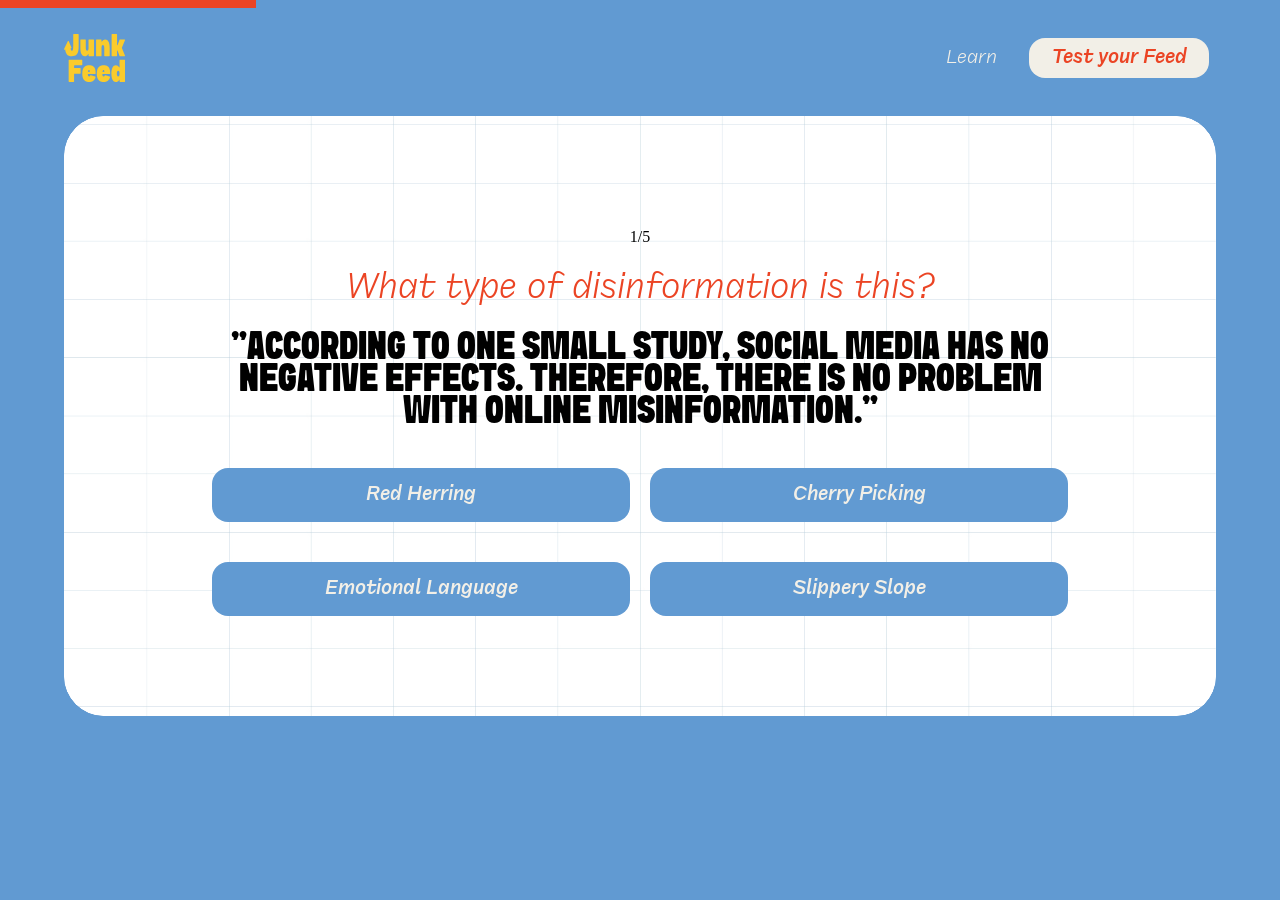
==== question1.html @ dbad97f8 "Add Junk Feed static website" ====
<!DOCTYPE html>
<html lang="en">
  <head>
    <meta charset="UTF-8" />
    <meta name="viewport" content="width=device-width, initial-scale=1.0" />
    <title>Junk Feed — Question 1</title>
    <link rel="stylesheet" href="css/fonts.css" />
    <link rel="stylesheet" href="css/styles.css" />
    <link rel="stylesheet" href="css/animations.css" />
  </head>
  <body class="page-quiz" data-question="1" data-next="question2.html">
    <div class="page page--padded">
      <div class="page__inner">
        <header class="site-header">
          <a href="index.html" class="site-header__logo" aria-label="Junk Feed home">
            <img src="images/logo_nav.svg" alt="Junk Feed" width="62" height="48" />
          </a>
          <button
            type="button"
            class="site-header__menu-toggle"
            aria-expanded="false"
            aria-controls="site-header-nav"
            aria-label="Open menu"
          >
            <span class="site-header__menu-bar" aria-hidden="true"></span>
            <span class="site-header__menu-bar" aria-hidden="true"></span>
            <span class="site-header__menu-bar" aria-hidden="true"></span>
          </button>
          <button
            type="button"
            class="site-header__backdrop"
            aria-label="Close menu"
            tabindex="-1"
            hidden
          ></button>
          <nav id="site-header-nav" class="site-header__nav" aria-label="Main navigation">
            <a href="index.html#techniques" class="site-header__link">Learn</a>
            <a href="quiz.html" class="btn btn--nav">Test your Feed</a>
          </nav>
        </header>
      </div>

      <div class="page__inner">
        <section class="quiz-screen" aria-label="Question 1">
          <div class="hero-block__bg" aria-hidden="true"></div>
          <img class="hero-block__grid" src="images/hero-grid.png" alt="" aria-hidden="true" />
          <div class="quiz-screen__inner">
            <div class="quiz-screen__body">
              <div class="quiz-screen__intro">
              <p class="quiz-progress">1/5</p>
              <p class="type-frequenz-quiz-prompt">What type of disinformation is this?</p>
              <div class="quiz-quote-wrap">
                <p class="quiz-quote type-sink-quiz-quote">“According to one small study, social media has no negative effects. Therefore, there is no problem with online misinformation.”</p>
              </div>
            </div>
            <div id="quiz-answers" class="quiz-answers">
              <div class="quiz-answers__col">
                <button type="button" class="quiz-answer-btn" data-label="Red Herring" data-correct="false">Red Herring</button>
                <button type="button" class="quiz-answer-btn" data-label="Emotional Language" data-correct="false">Emotional Language</button>
              </div>
              <div class="quiz-answers__col">
                <button type="button" class="quiz-answer-btn" data-label="Cherry Picking" data-correct="true">Cherry Picking</button>
                <button type="button" class="quiz-answer-btn" data-label="Slippery Slope" data-correct="false">Slippery Slope</button>
              </div>
            </div>
            </div>
            <button type="button" id="quiz-next" class="btn btn--cta quiz-next-btn" hidden>Next</button>
          </div>
        </section>
      </div>
    </div>
    <script src="js/nav.js" defer></script>
    <script src="js/motion.js" defer></script>
    <script src="js/quiz-storage.js"></script>
    <script src="js/quiz-question.js"></script>
  </body>
</html>
---- css/fonts.css ----
@font-face {
  font-family: "Sink";
  src: url("../fonts/Sink-Regular.otf") format("opentype");
  font-weight: 400;
  font-style: normal;
  font-display: swap;
}

@font-face {
  font-family: "Frequenz Trial";
  src: url("../fonts/FrequenzTrial-LightItalic.ttf") format("truetype");
  font-weight: 300;
  font-style: italic;
  font-display: swap;
}

@font-face {
  font-family: "Frequenz Trial";
  src: url("../fonts/FrequenzTrial-MediumItalic.ttf") format("truetype");
  font-weight: 500;
  font-style: italic;
  font-display: swap;
}

@font-face {
  font-family: "FreightMacro Pro";
  src: local("FreightMacro Pro Light"), local("Freight Macro Pro Light");
  font-weight: 300;
  font-style: normal;
  font-display: swap;
}
---- css/styles.css ----
/* Figma design tokens */
:root {
  --color-beige: #f2efe7;
  --color-orange: #eb4424;
  --color-blue: #619ad2;
  --color-yellow: #facb2c;
  --color-dark-blue: #1b4995;
  --color-faq-orange: #f0542e;
  --color-faq-border: #b6cbd9;
  --color-black: #000000;
  --color-white: #ffffff;

  --font-sink: "Sink", sans-serif;
  --font-frequenz: "Frequenz Trial", sans-serif;
  --font-freight: "FreightMacro Pro", "Freight Macro Pro", Georgia, serif;

  --max-width: 1440px;
  --content-width: 1312px;
  --radius-lg: 40px;
  --radius-md: 16px;
  --radius-pill: 50px;
  --radius-footer: 60px;
  --sticker-scale: 0.7;
  --hero-bottom-gap: 80px;
  --site-header-height: 116px;
  --color-quiz-selected: #d7e041;

  /* Figma technique-card stroke — 8px solid #eb4424 (main-page decorative line) */
  --brand-line-width: 8px;
  --brand-line-color: var(--color-orange);
}

*,
*::before,
*::after {
  box-sizing: border-box;
  margin: 0;
  padding: 0;
}

html {
  scroll-behavior: smooth;
}

body {
  font-family: var(--font-freight);
  font-weight: 300;
  font-size: 16px;
  line-height: normal;
  letter-spacing: 0;
  color: var(--color-black);
  background-color: var(--color-blue);
  min-height: 100vh;
  overflow-x: hidden;
}

img {
  max-width: 100%;
  height: auto;
  display: block;
}

a {
  text-decoration: none;
  color: inherit;
}

button {
  font-family: inherit;
  cursor: pointer;
  border: none;
  background: none;
}

/* Layout */
.page {
  display: flex;
  flex-direction: column;
  align-items: center;
  width: 100%;
  min-height: 100vh;
}

.page--padded {
  padding: 0 64px;
}

.page__inner {
  width: 100%;
  max-width: var(--max-width);
}

.section {
  width: 100%;
  max-width: var(--max-width);
}

/* Header — Figma nav bar 1312×116, py 28 */
.site-header {
  width: 100%;
  max-width: var(--content-width);
  height: 116px;
  display: flex;
  align-items: center;
  justify-content: space-between;
  padding: 28px 0;
}

.site-header__logo img {
  height: 48px;
  width: 62px;
  object-fit: contain;
}

.site-header__menu-toggle {
  display: none;
}

.site-header__menu-toggle:focus-visible {
  outline: 2px solid var(--color-beige);
  outline-offset: 4px;
  border-radius: 4px;
}

.site-header__menu-bar {
  display: block;
  width: 26px;
  height: 3px;
  border-radius: 2px;
  background-color: var(--color-beige);
  transition:
    transform 0.3s cubic-bezier(0.4, 0, 0.2, 1),
    opacity 0.2s ease;
}

.site-header__backdrop {
  display: none;
}

.site-header__nav {
  display: flex;
  align-items: center;
  gap: 32px;
  padding: 10px 7px;
}

.site-header__link {
  font-family: var(--font-frequenz);
  font-weight: 300;
  font-style: italic;
  font-size: 20px;
  line-height: normal;
  color: var(--color-beige);
}

.site-header__link[aria-current="page"] {
  font-weight: 500;
  text-decoration: underline;
  text-underline-offset: 4px;
}

/* Buttons — Frequenz Trial Medium Italic 20px */
.btn {
  display: inline-flex;
  align-items: center;
  justify-content: center;
  border-radius: var(--radius-md);
  font-family: var(--font-frequenz);
  font-weight: 500;
  font-style: italic;
  font-size: 20px;
  line-height: normal;
  white-space: nowrap;
  transition: opacity 0.15s, transform 0.15s;
}

.btn:hover {
  opacity: 0.92;
  transform: translateY(-1px);
}

.btn:focus-visible,
.scroll-btn:focus-visible,
.faq-item__trigger:focus-visible {
  outline: 2px solid var(--color-dark-blue);
  outline-offset: 3px;
}

.btn--nav {
  background-color: var(--color-beige);
  color: var(--color-orange);
  height: 40px;
  min-width: 180px;
  padding: 0 14px;
}

.btn--cta {
  background-color: var(--color-orange);
  color: var(--color-beige);
  height: 54px;
  min-width: 180px;
  padding: 0 14px;
}

/* Footer — Figma 360px, pt 64, px 60, pb 21, radius top 60; full viewport width */
.site-footer {
  background-color: var(--color-white);
  border-radius: var(--radius-footer) var(--radius-footer) 0 0;
  width: 100vw;
  max-width: none;
  margin-left: calc(50% - 50vw);
  margin-right: calc(50% - 50vw);
  min-height: 360px;
  padding: 64px max(60px, calc((100vw - var(--content-width)) / 2)) 21px;
  display: flex;
  flex-direction: column;
  justify-content: space-between;
  align-items: center;
}

.site-footer__top {
  display: flex;
  align-items: flex-start;
  justify-content: space-between;
  width: 100%;
  max-width: var(--content-width);
}

.site-footer__logo {
  width: 100%;
  max-width: var(--content-width);
}

.site-footer__nav {
  display: flex;
  align-items: center;
  gap: 32px;
  padding: 10px 7px;
}

.site-footer__link {
  font-family: var(--font-frequenz);
  font-weight: 300;
  font-style: italic;
  font-size: 20px;
  color: var(--color-orange);
}

.site-footer__socials {
  display: flex;
  gap: 16px;
}

.site-footer__social {
  width: 40px;
  height: 40px;
  border-radius: var(--radius-pill);
  display: flex;
  align-items: center;
  justify-content: center;
}

.site-footer__social--tiktok {
  background-color: var(--color-orange);
}

.site-footer__social--instagram {
  background-color: var(--color-yellow);
}

.site-footer__social img {
  width: 24px;
  height: 24px;
}

.site-footer__logo img {
  height: 63px;
  width: auto;
}

/* Sink display */
.type-sink-hero {
  font-family: var(--font-sink);
  font-weight: 400;
  font-size: 200px;
  line-height: 0.8;
  letter-spacing: 0;
  text-transform: uppercase;
}

.type-sink-title {
  font-family: var(--font-sink);
  font-weight: 400;
  font-size: 72px;
  line-height: 0.8;
  letter-spacing: 0;
  text-transform: uppercase;
}

.type-sink-quiz-quote {
  font-family: var(--font-sink);
  font-weight: 400;
  font-size: 40px;
  line-height: 0.8;
  letter-spacing: 0;
  text-transform: uppercase;
  text-align: center;
}

.type-frequenz-nav {
  font-family: var(--font-frequenz);
  font-weight: 300;
  font-style: italic;
  font-size: 20px;
  line-height: normal;
}

.type-frequenz-card {
  font-family: var(--font-frequenz);
  font-weight: 300;
  font-style: italic;
  font-size: 36px;
  line-height: 38px;
}

.technique-card--red .type-frequenz-card {
  color: var(--color-orange);
}

.technique-card--blue .type-frequenz-card {
  color: var(--color-blue);
}

.technique-card--yellow .type-frequenz-card {
  color: #d4a824;
}

.type-frequenz-quiz-prompt {
  font-family: var(--font-frequenz);
  font-weight: 300;
  font-style: italic;
  font-size: 36px;
  line-height: 38px;
  color: var(--color-orange);
  text-align: center;
}

.type-frequenz-results {
  font-family: var(--font-frequenz);
  font-weight: 300;
  font-style: italic;
  font-size: 36px;
  line-height: 38px;
  color: var(--color-orange);
  text-align: center;
}

.type-freight-body {
  font-family: var(--font-freight);
  font-weight: 300;
  font-size: 16px;
  line-height: normal;
}

/* Main hero — full viewport width; blue frame via body + bottom gap */
.hero-block-wrap {
  width: 100vw;
  max-width: none;
  margin-left: calc(50% - 50vw);
  margin-right: calc(50% - 50vw);
  padding-left: max(64px, calc((100vw - var(--content-width)) / 2));
  padding-right: max(64px, calc((100vw - var(--content-width)) / 2));
  padding-bottom: var(--hero-bottom-gap);
  box-sizing: border-box;
  min-height: calc(100svh - var(--site-header-height));
  display: flex;
  flex-direction: column;
  align-items: center;
  justify-content: center;
}

.hero-block {
  width: 100%;
  max-width: var(--content-width);
  flex: 1;
  min-height: calc(
    100svh - var(--site-header-height) - var(--hero-bottom-gap) - 60px
  );
  border-radius: var(--radius-lg);
  position: relative;
  overflow: visible;
  display: flex;
  align-items: center;
  justify-content: center;
}

.hero-block__title {
  position: relative;
  z-index: 1;
}

.hero-block__title-line {
  display: block;
}

.hero-block__title-line--indent {
  padding-left: 0.35em;
}

.hero-block__bg {
  position: absolute;
  inset: 0;
  background: var(--color-white);
  border-radius: var(--radius-lg);
}

.hero-block__grid {
  position: absolute;
  inset: 0;
  width: 100%;
  height: 100%;
  object-fit: cover;
  border-radius: var(--radius-lg);
}

.hero-block__content {
  position: relative;
  z-index: 1;
  width: 100%;
  max-width: 1207px;
  min-height: 452px;
  height: 100%;
  padding: 48px 52px;
  display: flex;
  flex-direction: column;
  justify-content: center;
  gap: 20px;
  overflow: visible;
}

.hero-block__row {
  display: flex;
  align-items: flex-end;
  justify-content: space-between;
  max-width: 1122px;
  gap: 24px;
}

.hero-block__tagline {
  max-width: 276px;
}

.hero-block__feed {
  width: 382px;
  text-align: right;
}

/* Figma node 201:3034 — top-right of hero content */
.hero-block__sticker {
  position: absolute;
  right: 0;
  top: 52px;
  width: calc(243px * var(--sticker-scale));
  height: calc(243px * var(--sticker-scale));
  z-index: 2;
  object-fit: contain;
}

/* Half on white card, half on blue — matches Figma hero */
.scroll-btn {
  position: absolute;
  left: 50%;
  bottom: 0;
  z-index: 10;
  width: 60px;
  height: 60px;
  background: var(--color-dark-blue);
  border-radius: 50%;
  display: flex;
  align-items: center;
  justify-content: center;
  transform: translate(-50%, 50%);
  transition: opacity 0.15s, transform 0.15s;
}

.scroll-btn:hover {
  opacity: 0.92;
  transform: translate(-50%, calc(50% + 2px));
}

/* Chevron points down in SVG (cream on dark blue) */
.scroll-btn img {
  width: 28px;
  height: 17px;
  display: block;
  flex-shrink: 0;
}

/* Techniques — full viewport width */
.techniques {
  background: var(--color-white);
  width: 100vw;
  max-width: none;
  margin-left: calc(50% - 50vw);
  margin-right: calc(50% - 50vw);
  padding: 80px max(64px, calc((100vw - var(--content-width)) / 2)) 40px;
  display: flex;
  flex-direction: column;
  align-items: center;
  gap: 80px;
  overflow: visible;
}

.techniques--learn {
  padding-top: 80px;
  padding-bottom: 40px;
}

/* Learn page — content moved to homepage */
.learn-intro {
  background: var(--color-white);
  width: 100vw;
  max-width: none;
  margin-left: calc(50% - 50vw);
  margin-right: calc(50% - 50vw);
  padding: 80px max(64px, calc((100vw - var(--content-width)) / 2)) 64px;
  display: flex;
  flex-direction: column;
  align-items: center;
  gap: 40px;
  text-align: center;
}

.learn-intro__title {
  color: var(--color-black);
  max-width: 900px;
}

.learn-intro__body {
  max-width: 560px;
  color: var(--color-black);
  display: flex;
  flex-direction: column;
  align-items: center;
  gap: 24px;
}

.learn-intro__body a:not(.btn) {
  color: var(--color-orange);
  text-decoration: underline;
  text-underline-offset: 4px;
}

.techniques__title {
  text-align: center;
  color: var(--color-black);
}

.techniques__grid {
  width: 100%;
  display: flex;
  flex-direction: column;
  align-items: center;
  gap: 24px;
}

.techniques__grid--learn {
  gap: 40px;
}

.techniques__row {
  display: flex;
  justify-content: space-between;
  align-items: center;
  gap: 16px;
  width: 100%;
  max-width: var(--content-width);
  position: relative;
  min-height: 363px;
  overflow: visible;
}

/* Homepage — Figma two rows (3 + 2), overlapping cards */
.techniques__grid--home {
  gap: 0;
  width: 100%;
  max-width: var(--content-width);
  display: flex;
  flex-direction: column;
}

.techniques__row--home-first {
  min-height: 360px;
  justify-content: center;
  align-items: center;
  margin-bottom: -96px;
  padding: 48px 24px 0;
}

.techniques__row--home-second {
  min-height: 260px;
  justify-content: center;
  align-items: center;
  max-width: 1320px;
  margin: 0 auto;
  padding: 0 64px 24px;
}

.technique-card--home {
  flex-shrink: 0;
  cursor: pointer;
  transform-origin: center center;
  --card-rotate: 0deg;
  rotate: var(--card-rotate);
}

/* Room for badges so they sit on edges, not over copy */
.technique-card--home-1 {
  padding: 28px 32px 24px;
  padding-top: 104px;
}

.technique-card--home-2 {
  padding: 32px 32px 112px;
}

.technique-card--home-3 {
  padding: 104px 56px 24px 32px;
}

.technique-card--home-4 {
  padding: 32px 32px 108px 40px;
}

.technique-card--home-5 {
  padding: 32px 128px 24px 32px;
}

.technique-card--home > .type-frequenz-card,
.technique-card--home > .type-freight-body {
  position: relative;
  z-index: 2;
}

.techniques__row--home-first .technique-card--home-1 {
  margin: 8px -48px 0 0;
  --card-rotate: -8deg;
  z-index: 3;
}

.techniques__row--home-first .technique-card--home-2 {
  margin: -12px -48px 0;
  --card-rotate: 3deg;
  z-index: 5;
}

.techniques__row--home-first .technique-card--home-3 {
  margin: 4px 0 0 -48px;
  --card-rotate: -5deg;
  z-index: 4;
}

.techniques__row--home-second .technique-card--home-4 {
  margin: -56px -40px 0 72px;
  --card-rotate: 4deg;
  z-index: 2;
}

.techniques__row--home-second .technique-card--home-5 {
  margin: -44px 0 0 -48px;
  --card-rotate: -6deg;
  z-index: 1;
}

/* Badges — on card edges, outside text padding */
.technique-badge {
  position: absolute;
  pointer-events: none;
  z-index: 1;
  object-fit: contain;
  transform-origin: center center;
}

.technique-badge--red-herring {
  --badge-rotate: 12deg;
  top: -88px;
  left: 50%;
  width: calc(247.807px * var(--sticker-scale));
  height: calc(238.568px * var(--sticker-scale));
  translate: -50% 0;
  rotate: var(--badge-rotate);
}

.technique-badge--emotional {
  --badge-rotate: -12deg;
  bottom: -78px;
  left: 50%;
  width: calc(215.843px * var(--sticker-scale));
  height: calc(218.141px * var(--sticker-scale));
  translate: -50% 0;
  rotate: var(--badge-rotate);
}

.technique-badge--cherry {
  --badge-rotate: 19deg;
  top: -82px;
  right: 8px;
  width: calc(301.245px * var(--sticker-scale));
  height: calc(223.254px * var(--sticker-scale));
  rotate: var(--badge-rotate);
}

.technique-badge--misrep {
  --badge-rotate: 13deg;
  bottom: -72px;
  left: 12px;
  width: calc(245.397px * var(--sticker-scale));
  height: calc(152.016px * var(--sticker-scale));
  rotate: var(--badge-rotate);
}

.technique-badge--slippery {
  --badge-rotate: 27deg;
  top: 50%;
  right: -80px;
  width: calc(170.078px * var(--sticker-scale));
  height: calc(193.152px * var(--sticker-scale));
  translate: 0 -50%;
  rotate: var(--badge-rotate);
}

.techniques__row--learn {
  min-height: 363px;
}

.techniques__row--second {
  justify-content: center;
  max-width: 1320px;
  min-height: 300px;
  gap: 16px;
}

.technique-card {
  position: relative;
  flex: 0 1 auto;
  min-height: 298px;
  border: var(--brand-line-width) solid;
  border-radius: var(--radius-lg);
  padding: 80px 32px 16px;
  display: flex;
  flex-direction: column;
  gap: 16px;
  background: var(--color-white);
  overflow: visible;
  z-index: 1;
}

.technique-card--w428 { width: 100%; max-width: 428px; }
.technique-card--w423 { width: 100%; max-width: 423px; }
.technique-card--w421 { width: 100%; max-width: 421px; }

.technique-card--red { border-color: var(--brand-line-color); }
.technique-card--blue { border-color: var(--color-blue); }
.technique-card--yellow { border-color: var(--color-yellow); }

.technique-card .type-freight-body {
  color: var(--color-black);
  line-height: 1.45;
}

/* Stickers — absolute positions from Figma Dev Mode (1312px row) */
.technique-sticker {
  position: absolute;
  pointer-events: none;
  z-index: 2;
  object-fit: contain;
  transform-origin: center center;
}

/* Main page — Frame 18:575 */
.technique-sticker--main-red {
  left: 180px;
  top: -61px;
  width: calc(247.807px * var(--sticker-scale));
  height: calc(238.568px * var(--sticker-scale));
  transform: rotate(12.02deg);
}

.technique-sticker--main-emotional {
  left: 631px;
  top: -42.69px;
  width: calc(215.843px * var(--sticker-scale));
  height: calc(218.141px * var(--sticker-scale));
  transform: rotate(-12.22deg);
}

.technique-sticker--main-cherry {
  left: 1051px;
  top: -66px;
  width: calc(301.245px * var(--sticker-scale));
  height: calc(223.254px * var(--sticker-scale));
  transform: rotate(19.36deg);
}

.technique-sticker--main-misrep {
  left: 190.09px;
  top: -61px;
  width: calc(245.397px * var(--sticker-scale));
  height: calc(152.016px * var(--sticker-scale));
  transform: rotate(12.83deg);
}

.technique-sticker--main-slippery {
  left: 886px;
  top: -76px;
  width: calc(170.078px * var(--sticker-scale));
  height: calc(193.152px * var(--sticker-scale));
  transform: rotate(26.73deg);
}

/* Learn page row 1 — Frame 164:1653 */
.technique-sticker--learn-red {
  left: 214.43px;
  top: -73px;
  width: calc(247.807px * var(--sticker-scale));
  height: calc(238.568px * var(--sticker-scale));
  transform: rotate(12.02deg);
}

.technique-sticker--learn-emotional {
  left: 631px;
  top: -42.69px;
  width: calc(215.843px * var(--sticker-scale));
  height: calc(218.141px * var(--sticker-scale));
  transform: rotate(-12.22deg);
}

.technique-sticker--learn-cherry {
  left: 1062.95px;
  top: -61.05px;
  width: calc(301.245px * var(--sticker-scale));
  height: calc(223.254px * var(--sticker-scale));
  transform: rotate(19.36deg);
}

/* Learn page row 2 — Frame 164:1801 */
.technique-sticker--learn-misrep {
  left: 190.09px;
  top: -61px;
  width: calc(245.397px * var(--sticker-scale));
  height: calc(152.016px * var(--sticker-scale));
  transform: rotate(12.83deg);
}

.technique-sticker--learn-slippery {
  left: 677px;
  top: -26.16px;
  width: calc(170.078px * var(--sticker-scale));
  height: calc(193.152px * var(--sticker-scale));
  transform: rotate(-17.9deg);
}

/* CTA */
.cta-band {
  background: var(--color-blue);
  padding: 64px 0;
  display: flex;
  justify-content: center;
  width: 100%;
}

.cta-card {
  background: var(--color-white);
  border-radius: var(--radius-lg);
  width: 100%;
  max-width: var(--content-width);
  min-height: 373px;
  padding: 57px 63px;
  display: flex;
  flex-direction: column;
  align-items: center;
  justify-content: center;
  gap: 40px;
}

.cta-card__title {
  text-align: center;
  max-width: 1088px;
  color: var(--color-black);
}

/* FAQ — Figma 6px border #619ad2, radius 16, closed h 88 */
.faq {
  background: var(--color-white);
  padding: 80px 60px 40px;
  display: flex;
  flex-direction: column;
  align-items: center;
  gap: 80px;
}

/* Learn page — full viewport width white accordion block */
.faq--full-bleed {
  width: 100vw;
  max-width: none;
  margin-left: calc(50% - 50vw);
  margin-right: calc(50% - 50vw);
  padding: 80px max(60px, calc((100vw - var(--content-width)) / 2)) 40px;
  box-sizing: border-box;
}

.faq__title {
  text-align: center;
  color: var(--color-black);
}

.faq__grid {
  display: grid;
  grid-template-columns: 1fr 1fr;
  gap: 20px;
  align-items: start;
  width: 100%;
  max-width: var(--content-width);
}

.faq-item {
  border: 6px solid var(--color-blue);
  border-radius: var(--radius-md);
  background: var(--color-white);
  overflow: hidden;
  width: 100%;
  align-self: start;
}

.faq-item__trigger {
  width: 100%;
  min-height: 88px;
  box-sizing: border-box;
  display: flex;
  align-items: center;
  justify-content: space-between;
  padding: 24px 30px;
  gap: 20px;
  text-align: left;
  background: none;
  flex-shrink: 0;
}

.faq-item__question {
  font-family: var(--font-frequenz);
  font-weight: 300;
  font-style: italic;
  font-size: 20px;
  line-height: normal;
  color: var(--color-faq-orange);
  flex: 1;
  padding-right: 8px;
}

.faq-item__icon {
  width: 24px;
  height: 24px;
  flex-shrink: 0;
  display: inline-flex;
  align-items: center;
  justify-content: center;
}

/* SVG chevron points up; closed = down ▼, open = up ▲ */
.faq-item__icon img {
  width: 24px;
  height: 14px;
  display: block;
  transition: transform 0.35s ease-in-out;
  transform: rotate(180deg);
}

.faq-item--open .faq-item__icon img {
  transform: rotate(0deg);
}

.faq-item__panel {
  max-height: 0;
  overflow: hidden;
  opacity: 0;
  transition:
    max-height 0.4s ease-in-out,
    opacity 0.35s ease-in-out;
}

.faq-item--open .faq-item__panel {
  opacity: 1;
}

.faq-item--open .faq-item__trigger {
  border-bottom: 1px solid var(--color-faq-border);
  height: auto;
  min-height: 88px;
}

.faq-item__answer {
  padding: 28px 30px 32px;
  font-family: var(--font-freight);
  font-weight: 300;
  font-size: 16px;
  line-height: 1.5;
}

.faq-item__answer p + p {
  margin-top: 1em;
}

/* Quiz shell — Figma frame 62:1512 */
.quiz-screen {
  width: 100%;
  max-width: var(--content-width);
  min-height: 600px;
  border-radius: var(--radius-lg);
  position: relative;
  overflow: hidden;
  display: flex;
  align-items: center;
  justify-content: center;
  padding: 64px 60px 52px;
}

.quiz-screen .hero-block__bg,
.quiz-screen .hero-block__grid {
  position: absolute;
  inset: 0;
  border-radius: var(--radius-lg);
}

.quiz-screen .hero-block__grid {
  width: 100%;
  height: 100%;
  object-fit: cover;
}

.quiz-screen--landing {
  padding: 57px 63px;
}

.quiz-screen__inner {
  position: relative;
  z-index: 1;
  display: flex;
  flex-direction: column;
  align-items: center;
  gap: 60px;
  width: 100%;
  max-width: 1088px;
}

.quiz-screen__body {
  width: 100%;
  display: flex;
  flex-direction: column;
  align-items: center;
  gap: 40px;
}

.quiz-screen__intro {
  display: flex;
  flex-direction: column;
  align-items: center;
  gap: 24px;
  text-align: center;
}

/* Quiz pages — question progress bar matches Figma technique-card stroke */
.quiz-progress-bar-container {
  position: fixed;
  top: 0;
  left: 0;
  width: 100%;
  height: var(--brand-line-width);
  background: transparent;
  z-index: 10000;
  pointer-events: none;
}

.quiz-progress-bar-container .quiz-progress-bar {
  display: block;
  height: 100%;
  width: 0%;
  background-color: var(--brand-line-color);
  border-radius: 0;
  transition: width 0.4s ease-out;
}

.quiz-progress {
  font-family: var(--font-freight);
  font-weight: 300;
  font-size: 16px;
  line-height: normal;
  width: 104px;
  text-align: center;
}

.quiz-quote-wrap {
  max-width: 1089px;
  padding: 0 107px;
}

.quiz-quote {
  color: var(--color-black);
}

.quiz-answers {
  display: flex;
  gap: 20px;
  width: 100%;
  max-width: 856px;
}

.quiz-answers__col {
  flex: 1;
  display: flex;
  flex-direction: column;
  gap: 40px;
}

.quiz-answer-btn {
  width: 100%;
  height: 54px;
  border-radius: var(--radius-md);
  background: var(--color-blue);
  color: var(--color-beige);
  font-family: var(--font-frequenz);
  font-weight: 500;
  font-style: italic;
  font-size: 20px;
  line-height: normal;
  padding: 0 14px;
  transition: background 0.2s, transform 0.15s;
}

.quiz-answer-btn:hover:not(:disabled) {
  opacity: 0.9;
}

.quiz-answer-btn:disabled {
  cursor: default;
}

.quiz-answer-btn:disabled:hover {
  opacity: 1;
  transform: none;
}

/* Figma feedback — green: correct, orange: wrong selection */
.quiz-answer-btn--correct {
  background: var(--color-quiz-selected);
  color: var(--color-beige);
}

.quiz-answer-btn--incorrect {
  background: var(--color-orange);
  color: var(--color-beige);
}

.quiz-next-btn {
  min-width: 180px;
}

.quiz-next-btn[hidden] {
  display: none;
}

.results-copy {
  display: flex;
  flex-direction: column;
  align-items: center;
  gap: 24px;
  text-align: center;
}

.results-title {
  max-width: 1088px;
  color: var(--color-black);
}

/* Responsive */
@media (max-width: 768px) {
  .page--padded {
    padding: 0 20px;
  }

  body.is-nav-open {
    overflow: hidden;
  }

  .site-header {
    position: relative;
    z-index: 10002;
    flex-direction: row;
    align-items: center;
    justify-content: space-between;
    height: 72px;
    gap: 0;
    padding: 12px 0;
  }

  .site-header__menu-toggle {
    display: flex;
    flex-direction: column;
    justify-content: center;
    align-items: center;
    gap: 6px;
    width: 48px;
    height: 48px;
    padding: 0;
    margin-left: auto;
    flex-shrink: 0;
  }

  .site-header.is-menu-open .site-header__menu-bar:nth-child(1) {
    transform: translateY(9px) rotate(45deg);
  }

  .site-header.is-menu-open .site-header__menu-bar:nth-child(2) {
    opacity: 0;
  }

  .site-header.is-menu-open .site-header__menu-bar:nth-child(3) {
    transform: translateY(-9px) rotate(-45deg);
  }

  .site-header__backdrop {
    display: block;
    position: fixed;
    inset: 0;
    z-index: 10000;
    border: none;
    padding: 0;
    margin: 0;
    width: 100%;
    height: 100%;
    background: rgba(0, 0, 0, 0.45);
    cursor: pointer;
    opacity: 0;
    visibility: hidden;
    transition:
      opacity 0.3s ease,
      visibility 0.3s ease;
  }

  .site-header.is-menu-open .site-header__backdrop {
    opacity: 1;
    visibility: visible;
  }

  .site-header__nav {
    position: fixed;
    top: 0;
    right: 0;
    z-index: 10001;
    width: min(88vw, 320px);
    height: 100dvh;
    height: 100vh;
    flex-direction: column;
    align-items: stretch;
    justify-content: flex-start;
    gap: 28px;
    padding: 96px 28px 40px;
    background-color: var(--color-dark-blue);
    box-shadow: -8px 0 32px rgba(0, 0, 0, 0.2);
    transform: translateX(100%);
    visibility: hidden;
    transition: transform 0.35s cubic-bezier(0.4, 0, 0.2, 1), visibility 0.35s;
    overflow-y: auto;
  }

  .site-header.is-menu-open .site-header__nav {
    transform: translateX(0);
    visibility: visible;
  }

  .site-header__link {
    font-size: 24px;
    padding: 8px 0;
  }

  .btn--nav,
  .btn--cta {
    width: 100%;
    min-width: unset;
    height: 52px;
    font-size: 20px;
  }

  :root {
    --site-header-height: 72px;
  }

  .type-sink-hero {
    font-size: 48px;
  }

  .type-sink-title,
  .cta-card__title,
  .techniques__title,
  .faq__title,
  .results-title {
    font-size: 36px;
  }

  .type-sink-quiz-quote {
    font-size: 24px;
  }

  .hero-block__row {
    flex-direction: column;
    align-items: flex-start;
  }

  .hero-block__feed {
    width: auto;
    font-size: 48px;
    align-self: flex-end;
  }

  :root {
    --hero-bottom-gap: 48px;
  }

  .hero-block-wrap {
    padding-left: 20px;
    padding-right: 20px;
    min-height: calc(100svh - 180px);
  }

  .hero-block {
    min-height: calc(100svh - 280px);
  }

  .hero-block__sticker {
    position: static;
    margin: 16px auto 0;
    width: calc(160px * var(--sticker-scale));
    height: auto;
    left: auto;
    top: auto;
  }

  .scroll-btn {
    width: 52px;
    height: 52px;
    transform: translate(-50%, 50%);
  }

  .scroll-btn:hover {
    transform: translate(-50%, calc(50% + 2px));
  }

  .scroll-btn img {
    width: 24px;
    height: auto;
  }

  .technique-sticker {
    position: static;
    display: block;
    width: min(70vw, calc(220px * var(--sticker-scale))) !important;
    height: auto !important;
    margin: 0 auto 12px;
    transform: none !important;
  }

  .techniques__row--home-first,
  .techniques__row--home-second {
    flex-direction: column;
    min-height: auto;
    padding: 0;
    gap: 48px;
    margin-bottom: 0;
  }

  .techniques__row--home-first .technique-card--home,
  .techniques__row--home-second .technique-card--home {
    width: 100%;
    max-width: 400px;
    margin: 0 auto !important;
    rotate: 0deg !important;
    translate: none !important;
    scale: 1 !important;
    opacity: 1 !important;
    z-index: 1 !important;
    animation: none !important;
  }

  .techniques__grid--home .technique-card.motion-card-reveal.is-visible .type-frequenz-card,
  .techniques__grid--home .technique-card.motion-card-reveal.is-visible .type-freight-body {
    animation: none !important;
    translate: none !important;
  }

  .technique-card--home:hover {
    translate: none !important;
    scale: 1.02 !important;
  }

  .techniques__grid--home:has(.technique-card--home:hover) .technique-card--home:not(:hover) {
    opacity: 1 !important;
    scale: 1 !important;
  }

  .technique-badge {
    position: static;
    display: block;
    width: min(70vw, calc(220px * var(--sticker-scale))) !important;
    height: auto !important;
    margin: 0 auto 12px;
    translate: none !important;
    rotate: none !important;
    top: auto;
    right: auto;
    bottom: auto;
    left: auto;
  }

  .techniques__row--learn,
  .techniques__row--second {
    flex-direction: column;
    min-height: auto;
    padding: 0;
    gap: 24px;
    margin-bottom: 0;
  }

  .technique-sticker {
    position: static;
    display: block;
    width: min(70vw, calc(220px * var(--sticker-scale))) !important;
    height: auto !important;
    margin: 0 auto 12px;
    transform: none !important;
  }

  .techniques__row--learn .technique-sticker {
    order: -1;
  }

  .techniques {
    padding: 48px 20px 32px;
    gap: 40px;
  }

  .techniques--learn {
    padding-top: 48px;
    padding-bottom: 32px;
  }

  .faq--full-bleed {
    padding: 48px 20px 32px;
  }

  .site-footer {
    padding-left: 20px;
    padding-right: 20px;
  }

  .scroll-btn img {
    width: 22px;
    height: auto;
  }

  .faq-item__trigger {
    padding: 20px 24px;
    min-height: 72px;
    height: auto;
  }

  .faq-item__answer {
    padding: 24px 24px 28px;
  }

  .faq-item__icon {
    align-self: center;
  }

  .technique-card {
    max-width: 100% !important;
    width: 100%;
  }

  .faq__grid {
    grid-template-columns: 1fr;
  }

  .faq-item__question {
    font-size: 20px;
    line-height: normal;
  }

  .quiz-answers {
    flex-direction: column;
    max-width: 100%;
  }

  .quiz-quote-wrap {
    padding: 0;
  }

  .site-footer__top {
    flex-direction: column;
    gap: 24px;
    align-items: center;
  }

  .site-footer__nav {
    flex-direction: column;
    width: 100%;
  }

  .site-footer__nav .btn--cta {
    width: 100%;
  }
}
---- css/animations.css ----
/* Motion design tokens */
:root {
  --motion-speed: 0.3s;
  --motion-speed-slow: 0.5s;
  --motion-ease: cubic-bezier(0.4, 0, 0.2, 1);
  --motion-bounce: cubic-bezier(0.68, -0.55, 0.265, 1.55);
  --motion-spring: cubic-bezier(0.34, 1.56, 0.64, 1);
}

/* Reduced motion */
.reduce-motion *,
.reduce-motion *::before,
.reduce-motion *::after {
  animation-duration: 0.01ms !important;
  animation-iteration-count: 1 !important;
  transition-duration: 0.01ms !important;
}

.reduce-motion .motion-card-reveal,
.reduce-motion .motion-sticker-reveal {
  opacity: 1 !important;
  transform: none !important;
  transition: none !important;
  will-change: auto !important;
}

.reduce-motion .technique-card.motion-card-hover.is-hovered,
.reduce-motion .technique-sticker.is-sticker-active {
  transform: none !important;
  box-shadow: none !important;
}

@media (prefers-reduced-motion: reduce) {
  .motion-card-reveal,
  .motion-sticker-reveal {
    opacity: 1;
    transform: none;
    transition: none;
    will-change: auto;
  }

  .technique-card.motion-card-hover.is-hovered,
  .technique-sticker.is-sticker-active {
    transform: none !important;
    box-shadow: none !important;
  }
}

/* Magnetic / interactive targets */
.motion-magnetic {
  will-change: transform;
  transform: translateZ(0);
  transition: transform 0.2s var(--motion-ease);
}

.motion-magnetic-btn {
  will-change: transform;
  transform: translateZ(0);
  transition:
    transform 0.25s var(--motion-bounce),
    opacity 0.2s var(--motion-ease),
    background-color 0.2s var(--motion-ease);
}

.motion-magnetic-btn:hover {
  transform: translateZ(0) scale(1.05) rotate(-2deg);
}

/* Stickers */
.motion-sticker {
  will-change: transform;
  transform: translateZ(0);
  transition: transform 0.45s var(--motion-spring);
  cursor: default;
}

.motion-sticker:hover {
  transform: translateZ(0) scale(1.15) rotate(6deg);
  animation: motion-sticker-wobble 0.6s var(--motion-ease);
}

.motion-sticker.is-near {
  animation: motion-sticker-float 2.5s ease-in-out infinite;
}

.motion-sticker.is-pressed {
  animation: motion-sticker-squish 0.45s var(--motion-bounce);
}

@keyframes motion-sticker-wobble {
  0%,
  100% {
    rotate: 6deg;
  }
  25% {
    rotate: -4deg;
  }
  75% {
    rotate: 8deg;
  }
}

@keyframes motion-sticker-float {
  0%,
  100% {
    translate: 0 0;
  }
  50% {
    translate: 0 -6px;
  }
}

@keyframes motion-sticker-squish {
  0% {
    scale: 1 1;
  }
  35% {
    scale: 1.1 0.9;
  }
  70% {
    scale: 0.95 1.05;
  }
  100% {
    scale: 1 1;
  }
}

/* Technique card hover — lift, scale (+ JS tilt on pointer devices) */
.technique-card.motion-card-hover {
  cursor: pointer;
  transform-style: preserve-3d;
  backface-visibility: hidden;
  transition: transform 0.4s cubic-bezier(0.4, 0, 0.2, 1);
}

.technique-card.motion-card-hover.is-hovered {
  z-index: 10;
  box-shadow: none !important;
}

.technique-sticker.is-sticker-active {
  z-index: 11;
  transition: transform 0.4s cubic-bezier(0.68, -0.55, 0.265, 1.55) !important;
}

@media (hover: none) and (pointer: coarse) {
  .technique-card.motion-card-reveal.is-visible:active {
    transform: scale(0.98) translateZ(0);
  }
}

/* Scroll reveal */
.motion-reveal {
  opacity: 0;
  transform: translateY(40px) translateZ(0);
  transition:
    opacity var(--motion-speed-slow) var(--motion-ease),
    transform var(--motion-speed-slow) var(--motion-ease);
}

.motion-reveal.is-visible {
  opacity: 1;
  transform: translateY(0) translateZ(0);
}

.motion-reveal--stagger > * {
  opacity: 0;
  transform: translateY(28px) translateZ(0);
  transition:
    opacity var(--motion-speed-slow) var(--motion-ease),
    transform var(--motion-speed-slow) var(--motion-ease);
}

.motion-reveal--stagger.is-visible > * {
  opacity: 1;
  transform: translateY(0) translateZ(0);
}

/* Technique cards — scroll-triggered staggered reveal */
.motion-card-reveal {
  opacity: 0;
  transform: translateY(50px) scale(0.95) translateZ(0);
  transition:
    opacity 0.8s cubic-bezier(0.4, 0, 0.2, 1),
    transform 0.8s cubic-bezier(0.4, 0, 0.2, 1);
  transition-delay: var(--reveal-delay, 0ms);
  will-change: transform, opacity;
}

.motion-card-reveal.is-visible {
  opacity: 1;
  transform: translateY(0) scale(1) translateZ(0);
  will-change: auto;
}

.motion-sticker-reveal {
  opacity: 0;
  transform: translateY(-20px) scale(0.8) translateZ(0);
  transition:
    opacity 0.6s cubic-bezier(0.4, 0, 0.2, 1),
    transform 0.6s cubic-bezier(0.68, -0.55, 0.265, 1.55);
  transition-delay: var(--reveal-delay, 300ms);
  will-change: transform, opacity;
}

.motion-sticker-reveal.is-visible {
  opacity: 1;
  will-change: auto;
}

.technique-sticker--main-red.motion-sticker-reveal.is-visible,
.technique-sticker--learn-red.motion-sticker-reveal.is-visible {
  transform: rotate(12.02deg) translateZ(0);
}

.technique-sticker--main-emotional.motion-sticker-reveal.is-visible,
.technique-sticker--learn-emotional.motion-sticker-reveal.is-visible {
  transform: rotate(-12.22deg) translateZ(0);
}

.technique-sticker--main-cherry.motion-sticker-reveal.is-visible,
.technique-sticker--learn-cherry.motion-sticker-reveal.is-visible {
  transform: rotate(19.36deg) translateZ(0);
}

.technique-sticker--learn-misrep.motion-sticker-reveal.is-visible {
  transform: rotate(12.83deg) translateZ(0);
}

.technique-sticker--learn-slippery.motion-sticker-reveal.is-visible {
  transform: rotate(-17.9deg) translateZ(0);
}

/* Parallax layers */
.motion-parallax {
  will-change: transform;
  transform: translateZ(0);
}

/* No shadow / glow on hover (site-wide) */
a:hover,
button:hover,
.btn:hover,
.technique-card:hover,
.technique-card.motion-card-hover.is-hovered,
.motion-sticker:hover,
.site-footer__social:hover,
.scroll-btn:hover,
.quiz-answer-btn:hover {
  box-shadow: none !important;
  text-shadow: none !important;
  filter: none !important;
}

/* Quiz */
.quiz-screen.motion-quiz-enter {
  animation: motion-quiz-slide-in 0.55s var(--motion-ease) forwards;
}

.quiz-screen.motion-quiz-exit {
  animation: motion-quiz-slide-out 0.4s var(--motion-ease) forwards;
}

@keyframes motion-quiz-slide-in {
  from {
    opacity: 0;
    transform: translateX(60px) translateZ(0);
  }
  to {
    opacity: 1;
    transform: translateX(0) translateZ(0);
  }
}

@keyframes motion-quiz-slide-out {
  from {
    opacity: 1;
    transform: translateX(0) translateZ(0);
  }
  to {
    opacity: 0;
    transform: translateX(-80px) translateZ(0);
  }
}

.quiz-answer-btn.motion-answer-pop {
  animation: motion-answer-pop 0.4s var(--motion-bounce);
}

.quiz-answer-btn.motion-shake {
  animation: motion-shake 0.5s var(--motion-ease);
}

.quiz-answer-btn.motion-success-bounce {
  animation: motion-success-bounce 0.55s var(--motion-bounce);
}

#quiz-answers.is-animating .quiz-answer-btn {
  pointer-events: none;
}

@keyframes motion-shake {
  0%,
  100% {
    transform: translateX(0) translateZ(0);
  }
  20%,
  60% {
    transform: translateX(-10px) translateZ(0);
  }
  40%,
  80% {
    transform: translateX(10px) translateZ(0);
  }
}

@keyframes motion-success-bounce {
  0%,
  100% {
    transform: scale(1) translateZ(0);
  }
  40% {
    transform: scale(1.06) translateZ(0);
  }
  70% {
    transform: scale(0.98) translateZ(0);
  }
}

@keyframes motion-answer-pop {
  0% {
    transform: scale(1) translateZ(0);
  }
  50% {
    transform: scale(1.04) translateZ(0);
  }
  100% {
    transform: scale(1) translateZ(0);
  }
}

/* Results */
.results-copy.motion-results-enter {
  animation: motion-results-in 0.7s var(--motion-bounce) forwards;
}

@keyframes motion-results-in {
  from {
    opacity: 0;
    transform: scale(0.92) translateY(24px) translateZ(0);
  }
  to {
    opacity: 1;
    transform: scale(1) translateY(0) translateZ(0);
  }
}

/* Confetti particles */
.motion-confetti {
  position: fixed;
  inset: 0;
  pointer-events: none;
  z-index: 10000;
  overflow: hidden;
}

.motion-confetti__piece {
  position: absolute;
  width: 10px;
  height: 10px;
  border-radius: 2px;
  opacity: 0;
  animation: motion-confetti-fall 1.2s var(--motion-ease) forwards;
  will-change: transform, opacity;
}

@keyframes motion-confetti-fall {
  0% {
    opacity: 1;
    transform: translateY(0) rotate(0deg) translateZ(0);
  }
  100% {
    opacity: 0;
    transform: translate(var(--dx), var(--dy)) rotate(720deg) translateZ(0);
  }
}

/* Homepage technique cards — flat 2D testimonial motion (translate only) */
@keyframes testimonial-card-slam {
  0% {
    translate: 0 88px;
  }
  55% {
    translate: 0 -10px;
  }
  78% {
    translate: 0 5px;
  }
  100% {
    translate: 0 0;
  }
}

@keyframes testimonial-card-float {
  0%,
  100% {
    translate: 0 0;
  }
  50% {
    translate: 0 -12px;
  }
}

@keyframes testimonial-text-rise {
  0% {
    translate: 0 28px;
  }
  100% {
    translate: 0 0;
  }
}

.techniques__grid--home .technique-card.motion-card-reveal {
  opacity: 1;
  translate: 0 88px;
  scale: 1;
  rotate: var(--card-rotate);
  will-change: translate;
}

.techniques__grid--home .technique-card.motion-card-reveal.is-visible {
  opacity: 1;
  will-change: translate;
  animation:
    testimonial-card-slam 1.1s cubic-bezier(0.22, 1.2, 0.36, 1) var(--reveal-delay, 0ms) forwards,
    testimonial-card-float 5.5s ease-in-out calc(var(--reveal-delay, 0ms) + 1.1s) infinite;
}

.techniques__grid--home .technique-card.motion-card-reveal.is-visible .type-frequenz-card {
  animation: testimonial-text-rise 0.85s cubic-bezier(0.22, 1.15, 0.36, 1)
    calc(var(--reveal-delay, 0ms) + 0.18s) both;
}

.techniques__grid--home .technique-card.motion-card-reveal.is-visible .type-freight-body {
  animation: testimonial-text-rise 0.85s cubic-bezier(0.22, 1.15, 0.36, 1)
    calc(var(--reveal-delay, 0ms) + 0.32s) both;
}

.technique-card--home {
  opacity: 1;
  transition: translate 0.55s cubic-bezier(0.22, 1.15, 0.36, 1);
}

.technique-card--home:hover {
  animation-play-state: paused, paused;
  translate: 0 -22px;
  scale: 1;
  z-index: 100;
}

.techniques__grid--home:has(.technique-card--home:hover) .technique-card--home:not(:hover) {
  opacity: 1;
  scale: 1;
  translate: 0 6px;
}

.reduce-motion .techniques__grid--home .technique-card.motion-card-reveal,
.reduce-motion .techniques__grid--home .technique-card.motion-card-reveal.is-visible,
.reduce-motion .techniques__grid--home .technique-card.motion-card-reveal.is-visible .type-frequenz-card,
.reduce-motion .techniques__grid--home .technique-card.motion-card-reveal.is-visible .type-freight-body {
  opacity: 1 !important;
  translate: 0 0 !important;
  scale: 1 !important;
  animation: none !important;
}

@media (prefers-reduced-motion: reduce) {
  .techniques__grid--home .technique-card.motion-card-reveal.is-visible,
  .techniques__grid--home .technique-card.motion-card-reveal.is-visible .type-frequenz-card,
  .techniques__grid--home .technique-card.motion-card-reveal.is-visible .type-freight-body {
    animation: none;
    translate: 0 0;
    rotate: var(--card-rotate);
  }
}

@media (max-width: 1200px) {
  .techniques__row--home-first .technique-card--home-1,
  .techniques__row--home-first .technique-card--home-3 {
    margin-left: 0;
    margin-right: -36px;
  }

  .techniques__row--home-second .technique-card--home-4 {
    margin-left: 32px;
  }
}

@media (max-width: 768px) {
  .technique-card.motion-card-hover.is-hovered {
    transform: none !important;
    box-shadow: none !important;
  }
}
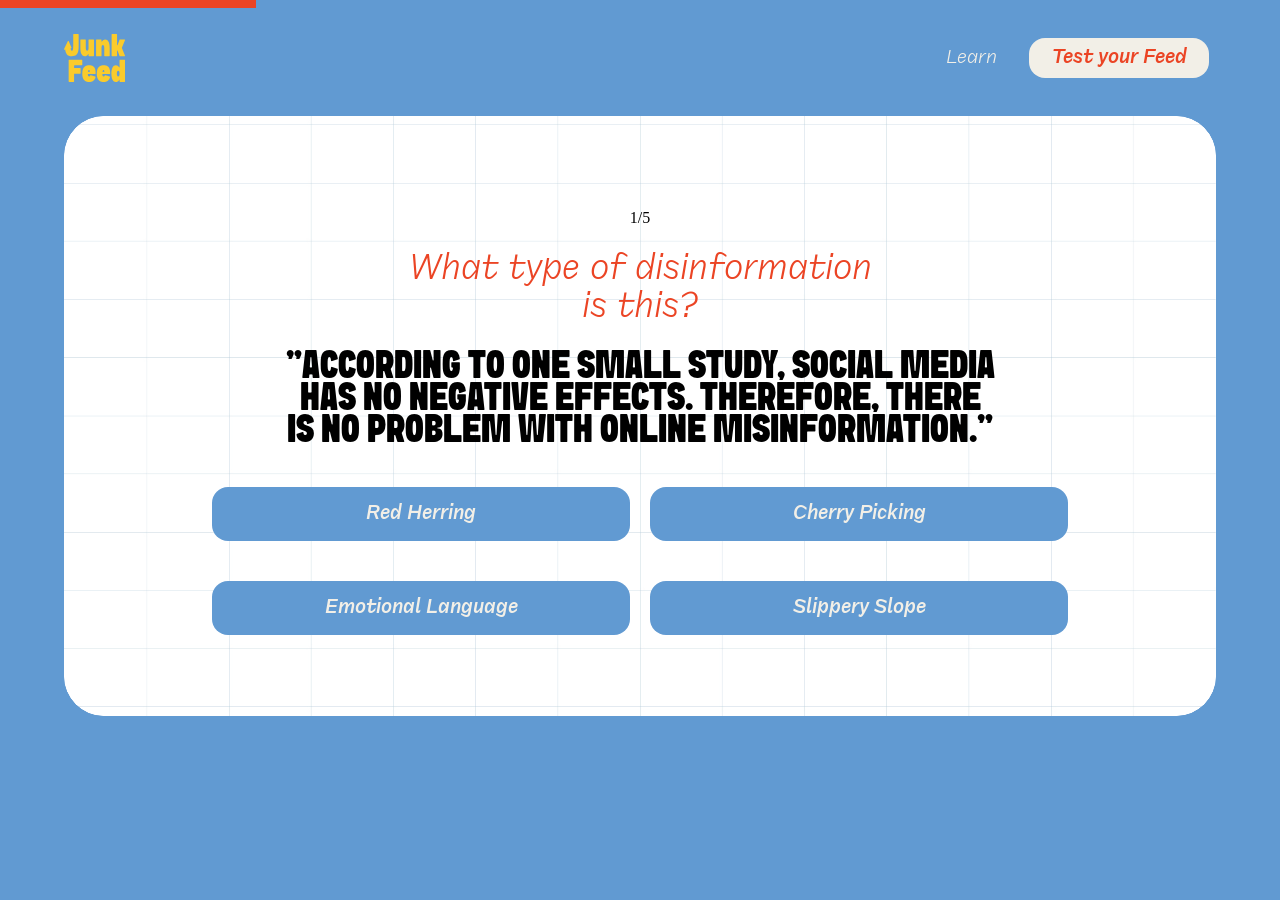
==== commit 523c30ee: "Add quiz results, mobile hero, typography, and motion fixes" ====
--- a/question1.html
+++ b/question1.html
@@ -48,7 +48,10 @@
             <div class="quiz-screen__body">
               <div class="quiz-screen__intro">
               <p class="quiz-progress">1/5</p>
-              <p class="type-frequenz-quiz-prompt">What type of disinformation is this?</p>
+              <p class="type-frequenz-quiz-prompt">
+                <span class="title-line">What type of&nbsp;disinformation</span>
+                <span class="title-line">is&nbsp;this?</span>
+              </p>
               <div class="quiz-quote-wrap">
                 <p class="quiz-quote type-sink-quiz-quote">“According to one small study, social media has no negative effects. Therefore, there is no problem with online misinformation.”</p>
               </div>
--- a/css/styles.css
+++ b/css/styles.css
@@ -297,6 +297,45 @@
   text-transform: uppercase;
 }
 
+/* Editorial line breaks — balance lines, avoid orphaned short words */
+.type-sink-hero,
+.type-sink-title,
+.type-sink-quiz-quote,
+.cta-card__title,
+.techniques__title,
+.faq__title,
+.result-title,
+.type-frequenz-quiz-prompt,
+.faq-item__question,
+.hero-block__tagline {
+  text-wrap: balance;
+  hyphens: none;
+}
+
+@supports (text-wrap: pretty) {
+  .hero-block__tagline,
+  .type-frequenz-quiz-prompt,
+  .faq-item__question {
+    text-wrap: pretty;
+  }
+}
+
+/* Intentional phrase lines (block on mobile; hero/CTA always stacked) */
+.title-line {
+  display: inline;
+}
+
+.hero-block__title-line,
+.cta-card__title .title-line,
+.techniques__title .title-line,
+.type-frequenz-quiz-prompt .title-line {
+  display: block;
+}
+
+.faq__title .title-line {
+  display: inline;
+}
+
 .type-sink-quiz-quote {
   font-family: var(--font-sink);
   font-weight: 400;
@@ -321,6 +360,7 @@
   font-style: italic;
   font-size: 36px;
   line-height: 38px;
+  text-wrap: balance;
 }
 
 .technique-card--red .type-frequenz-card {
@@ -1037,8 +1077,9 @@
   object-fit: cover;
 }
 
-.quiz-screen--landing {
-  padding: 57px 63px;
+.quiz-screen--landing,
+.quiz-screen--results {
+  padding: 57px 55px 57px 63px;
 }
 
 .quiz-screen__inner {
@@ -1168,17 +1209,25 @@
   display: none;
 }
 
+/* Results — Figma frame 72:2748 */
 .results-copy {
-  display: flex;
-  flex-direction: column;
-  align-items: center;
-  gap: 24px;
-  text-align: center;
-}
-
-.results-title {
+  width: 100%;
+}
+
+.results-copy .quiz-screen__intro {
+  width: 100%;
+}
+
+.result-title {
   max-width: 1088px;
   color: var(--color-black);
+  text-transform: none;
+  margin: 0;
+}
+
+.quiz-screen--results .type-frequenz-results {
+  max-width: 722px;
+  margin: 0;
 }
 
 /* Responsive */
@@ -1302,46 +1351,114 @@
   .cta-card__title,
   .techniques__title,
   .faq__title,
-  .results-title {
+  .results-title,
+  .result-title {
     font-size: 36px;
+  }
+
+  .quiz-screen--results .type-frequenz-results {
+    font-size: 28px;
+    line-height: 1.2;
+    max-width: 100%;
   }
 
   .type-sink-quiz-quote {
     font-size: 24px;
   }
 
-  .hero-block__row {
-    flex-direction: column;
-    align-items: flex-start;
-  }
-
-  .hero-block__feed {
-    width: auto;
-    font-size: 48px;
-    align-self: flex-end;
-  }
-
   :root {
-    --hero-bottom-gap: 48px;
-  }
-
+    --hero-bottom-gap: 40px;
+    --hero-radius-mobile: 28px;
+  }
+
+  /* Hero — mobile layout */
   .hero-block-wrap {
     padding-left: 20px;
     padding-right: 20px;
-    min-height: calc(100svh - 180px);
+    min-height: auto;
+    justify-content: flex-start;
   }
 
   .hero-block {
-    min-height: calc(100svh - 280px);
+    min-height: auto;
+    padding-bottom: 32px;
+    overflow: visible;
+    border-radius: var(--hero-radius-mobile);
+  }
+
+  .hero-block__bg,
+  .hero-block__grid {
+    border-radius: var(--hero-radius-mobile);
+  }
+
+  .hero-block__content {
+    min-height: auto;
+    height: auto;
+    padding: 28px 20px 40px;
+    gap: 0;
+    justify-content: flex-start;
+  }
+
+  .hero-block__title.type-sink-hero {
+    font-size: clamp(40px, 11.5vw, 56px);
+    line-height: 0.85;
+    max-width: 100%;
+  }
+
+  .hero-block__title-line--indent {
+    padding-left: 0.12em;
+  }
+
+  .faq__title .title-line {
+    display: block;
+  }
+
+  .techniques__title,
+  .faq__title,
+  .cta-card__title,
+  .result-title {
+    max-width: 18em;
+    margin-left: auto;
+    margin-right: auto;
+  }
+
+  .type-frequenz-quiz-prompt {
+    max-width: 16em;
+    margin-left: auto;
+    margin-right: auto;
   }
 
   .hero-block__sticker {
     position: static;
-    margin: 16px auto 0;
-    width: calc(160px * var(--sticker-scale));
+    display: block;
+    width: min(44vw, 168px);
     height: auto;
+    margin: 20px auto 4px;
+    align-self: center;
     left: auto;
     top: auto;
+  }
+
+  .hero-block__row {
+    flex-direction: column;
+    align-items: stretch;
+    gap: 20px;
+    margin-top: 16px;
+    max-width: 100%;
+  }
+
+  .hero-block__tagline {
+    max-width: 100%;
+    font-size: 15px;
+    line-height: 1.45;
+  }
+
+  .hero-block__feed.type-sink-hero {
+    width: 100%;
+    font-size: clamp(72px, 22vw, 96px);
+    line-height: 0.82;
+    text-align: right;
+    align-self: flex-end;
   }
 
   .scroll-btn {
@@ -1518,3 +1635,59 @@
     width: 100%;
   }
 }
+
+@media (max-width: 480px) {
+  :root {
+    --hero-bottom-gap: 32px;
+    --hero-radius-mobile: 22px;
+  }
+
+  .hero-block-wrap {
+    padding-left: 16px;
+    padding-right: 16px;
+  }
+
+  .hero-block {
+    padding-bottom: 28px;
+  }
+
+  .hero-block__content {
+    padding: 24px 16px 36px;
+  }
+
+  .hero-block__title.type-sink-hero {
+    font-size: clamp(34px, 10.5vw, 44px);
+  }
+
+  .hero-block__sticker {
+    width: min(48vw, 148px);
+    margin: 16px auto 0;
+  }
+
+  .hero-block__row {
+    gap: 16px;
+    margin-top: 12px;
+  }
+
+  .hero-block__tagline {
+    font-size: 14px;
+    line-height: 1.5;
+  }
+
+  .hero-block__feed.type-sink-hero {
+    font-size: clamp(60px, 20vw, 80px);
+  }
+
+  .scroll-btn {
+    width: 48px;
+    height: 48px;
+  }
+
+  .result-title {
+    font-size: 28px;
+  }
+
+  .quiz-screen--results .type-frequenz-results {
+    font-size: 24px;
+  }
+}
--- a/css/animations.css
+++ b/css/animations.css
@@ -344,6 +344,28 @@
   animation: motion-results-in 0.7s var(--motion-bounce) forwards;
 }
 
+.results-copy.motion-results-enter .result-title,
+.results-copy.motion-results-enter .type-frequenz-results {
+  opacity: 0;
+  transform: translateY(20px);
+  animation: motion-result-title-in 0.8s cubic-bezier(0.34, 1.56, 0.64, 1) forwards;
+}
+
+.results-copy.motion-results-enter .result-title {
+  animation-delay: 0.3s;
+}
+
+.results-copy.motion-results-enter .type-frequenz-results {
+  animation-delay: 0.45s;
+}
+
+@keyframes motion-result-title-in {
+  to {
+    opacity: 1;
+    transform: translateY(0);
+  }
+}
+
 @keyframes motion-results-in {
   from {
     opacity: 0;
@@ -475,6 +497,13 @@
 }
 
 @media (prefers-reduced-motion: reduce) {
+  .results-copy.motion-results-enter .result-title,
+  .results-copy.motion-results-enter .type-frequenz-results {
+    opacity: 1;
+    transform: none;
+    animation: none;
+  }
+
   .techniques__grid--home .technique-card.motion-card-reveal.is-visible,
   .techniques__grid--home .technique-card.motion-card-reveal.is-visible .type-frequenz-card,
   .techniques__grid--home .technique-card.motion-card-reveal.is-visible .type-freight-body {
